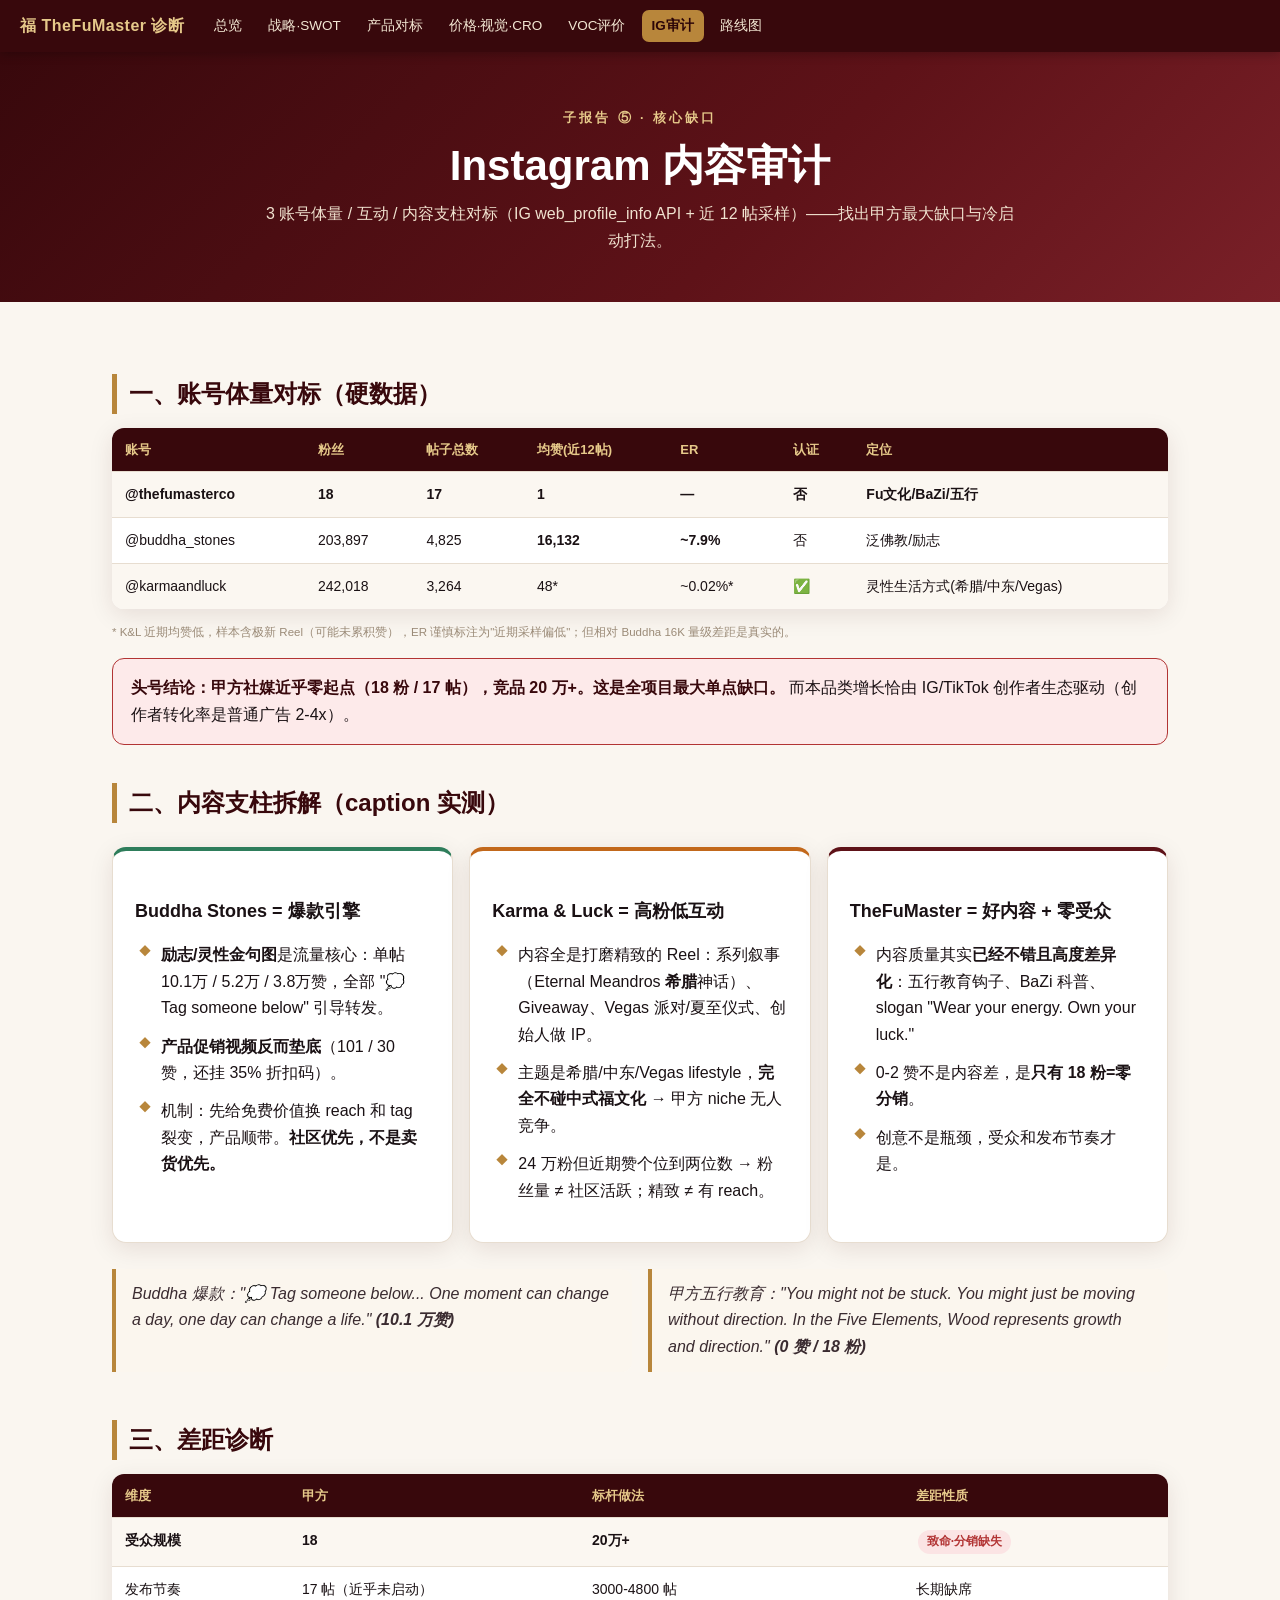
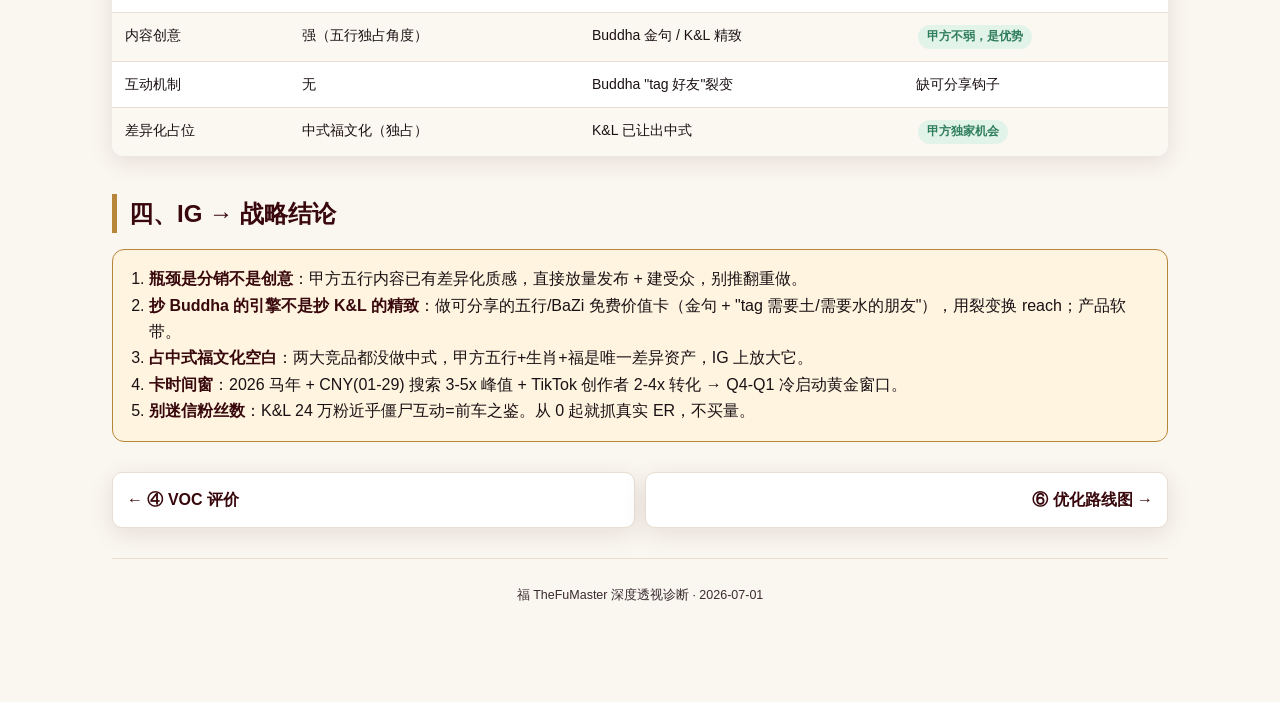
==== instagram.html @ 3c6278ac "TheFuMaster 深度透视诊断报告中心 6 子页" ====
<!DOCTYPE html>
<html lang="zh-CN"><head>
<meta charset="utf-8"><meta name="viewport" content="width=device-width,initial-scale=1">
<title>⑤ Instagram 内容审计 — TheFuMaster 诊断</title>
<link rel="stylesheet" href="style.css">
</head><body>
<div class="topbar">
  <span class="brand">福 TheFuMaster 诊断</span>
  <a href="index.html">总览</a>
  <a href="strategy.html">战略·SWOT</a>
  <a href="product.html">产品对标</a>
  <a href="site_analysis.html">价格·视觉·CRO</a>
  <a href="reviews.html">VOC评价</a>
  <a href="instagram.html" class="active">IG审计</a>
  <a href="roadmap.html">路线图</a>
</div>
<div class="hero">
  <div class="kicker">子报告 ⑤ · 核心缺口</div>
  <h1>Instagram 内容审计</h1>
  <p>3 账号体量 / 互动 / 内容支柱对标（IG web_profile_info API + 近 12 帖采样）——找出甲方最大缺口与冷启动打法。</p>
</div>
<div class="wrap">

  <h2>一、账号体量对标（硬数据）</h2>
  <table>
    <tr><th>账号</th><th>粉丝</th><th>帖子总数</th><th>均赞(近12帖)</th><th>ER</th><th>认证</th><th>定位</th></tr>
    <tr class="hi"><td><b>@thefumasterco</b></td><td><b>18</b></td><td>17</td><td>1</td><td>—</td><td>否</td><td>Fu文化/BaZi/五行</td></tr>
    <tr><td>@buddha_stones</td><td>203,897</td><td>4,825</td><td><b>16,132</b></td><td><b>~7.9%</b></td><td>否</td><td>泛佛教/励志</td></tr>
    <tr><td>@karmaandluck</td><td>242,018</td><td>3,264</td><td>48*</td><td>~0.02%*</td><td>✅</td><td>灵性生活方式(希腊/中东/Vegas)</td></tr>
  </table>
  <p class="src">* K&L 近期均赞低，样本含极新 Reel（可能未累积赞），ER 谨慎标注为"近期采样偏低"；但相对 Buddha 16K 量级差距是真实的。</p>

  <div class="callout co-bad">
    <b>头号结论：甲方社媒近乎零起点（18 粉 / 17 帖），竞品 20 万+。这是全项目最大单点缺口。</b> 而本品类增长恰由 IG/TikTok 创作者生态驱动（创作者转化率是普通广告 2-4x）。
  </div>

  <h2>二、内容支柱拆解（caption 实测）</h2>
  <div class="grid3">
    <div class="card" style="border-top:4px solid var(--good)">
      <h3>Buddha Stones = 爆款引擎</h3>
      <ul class="clean">
        <li><b>励志/灵性金句图</b>是流量核心：单帖 10.1万 / 5.2万 / 3.8万赞，全部 "💭 Tag someone below" 引导转发。</li>
        <li><b>产品促销视频反而垫底</b>（101 / 30 赞，还挂 35% 折扣码）。</li>
        <li>机制：先给免费价值换 reach 和 tag 裂变，产品顺带。<b>社区优先，不是卖货优先。</b></li>
      </ul>
    </div>
    <div class="card" style="border-top:4px solid var(--warn)">
      <h3>Karma & Luck = 高粉低互动</h3>
      <ul class="clean">
        <li>内容全是打磨精致的 Reel：系列叙事（Eternal Meandros <b>希腊</b>神话）、Giveaway、Vegas 派对/夏至仪式、创始人做 IP。</li>
        <li>主题是希腊/中东/Vegas lifestyle，<b>完全不碰中式福文化</b> → 甲方 niche 无人竞争。</li>
        <li>24 万粉但近期赞个位到两位数 → 粉丝量 ≠ 社区活跃；精致 ≠ 有 reach。</li>
      </ul>
    </div>
    <div class="card" style="border-top:4px solid var(--red)">
      <h3>TheFuMaster = 好内容 + 零受众</h3>
      <ul class="clean">
        <li>内容质量其实<b>已经不错且高度差异化</b>：五行教育钩子、BaZi 科普、slogan "Wear your energy. Own your luck."</li>
        <li>0-2 赞不是内容差，是<b>只有 18 粉=零分销</b>。</li>
        <li>创意不是瓶颈，受众和发布节奏才是。</li>
      </ul>
    </div>
  </div>
  <div class="grid2">
    <div class="quote">Buddha 爆款："💭 Tag someone below... One moment can change a day, one day can change a life." <b>(10.1 万赞)</b></div>
    <div class="quote">甲方五行教育："You might not be stuck. You might just be moving without direction. In the Five Elements, Wood represents growth and direction." <b>(0 赞 / 18 粉)</b></div>
  </div>

  <h2>三、差距诊断</h2>
  <table>
    <tr><th>维度</th><th>甲方</th><th>标杆做法</th><th>差距性质</th></tr>
    <tr class="hi"><td>受众规模</td><td>18</td><td>20万+</td><td><span class="tag t-bad">致命·分销缺失</span></td></tr>
    <tr><td>发布节奏</td><td>17 帖（近乎未启动）</td><td>3000-4800 帖</td><td>长期缺席</td></tr>
    <tr><td>内容创意</td><td>强（五行独占角度）</td><td>Buddha 金句 / K&L 精致</td><td><span class="tag t-good">甲方不弱，是优势</span></td></tr>
    <tr><td>互动机制</td><td>无</td><td>Buddha "tag 好友"裂变</td><td>缺可分享钩子</td></tr>
    <tr><td>差异化占位</td><td>中式福文化（独占）</td><td>K&L 已让出中式</td><td><span class="tag t-good">甲方独家机会</span></td></tr>
  </table>

  <h2>四、IG → 战略结论</h2>
  <div class="callout co-key">
    <ol style="margin-left:18px">
      <li><b>瓶颈是分销不是创意</b>：甲方五行内容已有差异化质感，直接放量发布 + 建受众，别推翻重做。</li>
      <li><b>抄 Buddha 的引擎不是抄 K&L 的精致</b>：做可分享的五行/BaZi 免费价值卡（金句 + "tag 需要土/需要水的朋友"），用裂变换 reach；产品软带。</li>
      <li><b>占中式福文化空白</b>：两大竞品都没做中式，甲方五行+生肖+福是唯一差异资产，IG 上放大它。</li>
      <li><b>卡时间窗</b>：2026 马年 + CNY(01-29) 搜索 3-5x 峰值 + TikTok 创作者 2-4x 转化 → Q4-Q1 冷启动黄金窗口。</li>
      <li><b>别迷信粉丝数</b>：K&L 24 万粉近乎僵尸互动=前车之鉴。从 0 起就抓真实 ER，不买量。</li>
    </ol>
  </div>

  <div class="pagenav">
    <a href="reviews.html">← ④ VOC 评价</a>
    <a class="next" href="roadmap.html">⑥ 优化路线图 →</a>
  </div>
  <div class="foot">福 TheFuMaster 深度透视诊断 · 2026-07-01</div>
</div>
</body></html>
---- style.css ----
/* TheFuMaster 诊断报告中心 — Genspark 风 · 暗金调性 */
:root{
  --ink:#1a1114; --ink2:#3a2b30; --cream:#faf6f0; --paper:#ffffff;
  --red:#5e1218; --red-deep:#38080C; --gold:#b8863b; --gold-lt:#e6c98a;
  --line:#e7ddd0; --good:#2e7d5b; --warn:#c2681b; --bad:#b23434;
  --shadow:0 6px 24px rgba(56,8,12,.10);
}
*{box-sizing:border-box;margin:0;padding:0}
html{scroll-behavior:smooth}
body{font-family:-apple-system,"Segoe UI",Roboto,"PingFang SC","Microsoft YaHei",sans-serif;
  color:var(--ink);background:var(--cream);line-height:1.65;-webkit-font-smoothing:antialiased}
a{color:var(--red)}
/* top nav */
.topbar{position:sticky;top:0;z-index:50;background:var(--red-deep);color:#fff;
  display:flex;align-items:center;gap:6px;padding:10px 20px;flex-wrap:wrap;box-shadow:0 2px 10px rgba(0,0,0,.25)}
.topbar .brand{font-weight:800;letter-spacing:.5px;margin-right:14px;color:var(--gold-lt)}
.topbar a{color:#f3e7d3;text-decoration:none;font-size:13.5px;padding:5px 10px;border-radius:7px;white-space:nowrap}
.topbar a:hover{background:rgba(255,255,255,.12)}
.topbar a.active{background:var(--gold);color:#2b0508;font-weight:700}
/* hero */
.hero{background:linear-gradient(135deg,var(--red-deep),var(--red) 60%,#7a2028);color:#fff;padding:56px 24px 48px;text-align:center}
.hero .kicker{color:var(--gold-lt);letter-spacing:3px;font-size:12.5px;font-weight:700;text-transform:uppercase}
.hero h1{font-size:clamp(26px,4vw,42px);margin:12px 0 10px;line-height:1.2}
.hero p{max-width:760px;margin:0 auto;color:#f0e2cf;font-size:16px}
.wrap{max-width:1100px;margin:0 auto;padding:34px 22px 70px}
h2{font-size:24px;margin:38px 0 8px;color:var(--red-deep);border-left:5px solid var(--gold);padding-left:12px}
h3{font-size:18px;margin:24px 0 8px;color:var(--ink)}
p{margin:10px 0}
.lead{font-size:17px;color:var(--ink2)}
/* stat cards */
.stats{display:grid;grid-template-columns:repeat(auto-fit,minmax(170px,1fr));gap:16px;margin:22px 0}
.stat{background:var(--paper);border:1px solid var(--line);border-radius:14px;padding:20px;box-shadow:var(--shadow);text-align:center}
.stat .n{font-size:34px;font-weight:800;color:var(--red);line-height:1}
.stat .l{font-size:13px;color:var(--ink2);margin-top:8px}
.stat.alert .n{color:var(--bad)}
.stat.good .n{color:var(--good)}
/* generic card */
.card{background:var(--paper);border:1px solid var(--line);border-radius:14px;padding:22px;box-shadow:var(--shadow);margin:16px 0}
.grid2{display:grid;grid-template-columns:1fr 1fr;gap:16px}
.grid3{display:grid;grid-template-columns:repeat(3,1fr);gap:16px}
@media(max-width:820px){.grid2,.grid3{grid-template-columns:1fr}}
/* tables */
table{width:100%;border-collapse:collapse;margin:14px 0;background:var(--paper);border-radius:12px;overflow:hidden;box-shadow:var(--shadow);font-size:14px}
th,td{padding:11px 13px;text-align:left;border-bottom:1px solid var(--line);vertical-align:top}
th{background:var(--red-deep);color:var(--gold-lt);font-weight:700;font-size:13px}
tr:last-child td{border-bottom:none}
tr:nth-child(even) td{background:#fbf7f1}
.hi{background:#fff5e6 !important;font-weight:600}
/* badges */
.tag{display:inline-block;font-size:12px;font-weight:700;padding:2px 9px;border-radius:20px;margin:1px 2px}
.t-good{background:#e2f3ea;color:var(--good)}
.t-bad{background:#fbe4e4;color:var(--bad)}
.t-warn{background:#fdeede;color:var(--warn)}
.t-neu{background:#efe7da;color:var(--ink2)}
/* quote */
.quote{border-left:4px solid var(--gold);background:#fbf6ee;padding:12px 16px;margin:10px 0;border-radius:0 10px 10px 0;font-style:italic;color:var(--ink2)}
/* callout */
.callout{border-radius:12px;padding:16px 18px;margin:16px 0;border:1px solid}
.co-key{background:#fff4e0;border-color:var(--gold)}
.co-good{background:#e9f6ef;border-color:var(--good)}
.co-bad{background:#fdeaea;border-color:var(--bad)}
.callout b{color:var(--red-deep)}
/* verdict banner */
.verdict{background:linear-gradient(120deg,#2b0508,#5e1218);color:#fff;border-radius:16px;padding:26px;margin:22px 0;box-shadow:var(--shadow)}
.verdict .lbl{color:var(--gold-lt);font-weight:800;letter-spacing:2px;font-size:12px;text-transform:uppercase}
.verdict h3{color:#fff;font-size:22px;margin:8px 0}
.verdict p{color:#f0e2cf}
/* screenshot */
.shot{border:1px solid var(--line);border-radius:12px;overflow:hidden;box-shadow:var(--shadow);margin:8px 0}
.shot img{width:100%;display:block}
.shot .cap{font-size:12.5px;color:var(--ink2);padding:8px 12px;background:#fbf7f1}
/* list */
ul.clean{list-style:none;margin:10px 0}
ul.clean li{padding:6px 0 6px 26px;position:relative}
ul.clean li:before{content:"◆";color:var(--gold);position:absolute;left:4px;top:6px;font-size:12px}
.foot{text-align:center;color:var(--ink2);font-size:12.5px;padding:26px;border-top:1px solid var(--line);margin-top:30px}
.src{font-size:11.5px;color:#9b8b78}
.pagenav{display:flex;justify-content:space-between;margin-top:30px;gap:10px}
.pagenav a{flex:1;text-decoration:none;background:var(--paper);border:1px solid var(--line);border-radius:10px;padding:14px;color:var(--red-deep);font-weight:600;box-shadow:var(--shadow)}
.pagenav a:hover{border-color:var(--gold)}
.pagenav a.next{text-align:right}
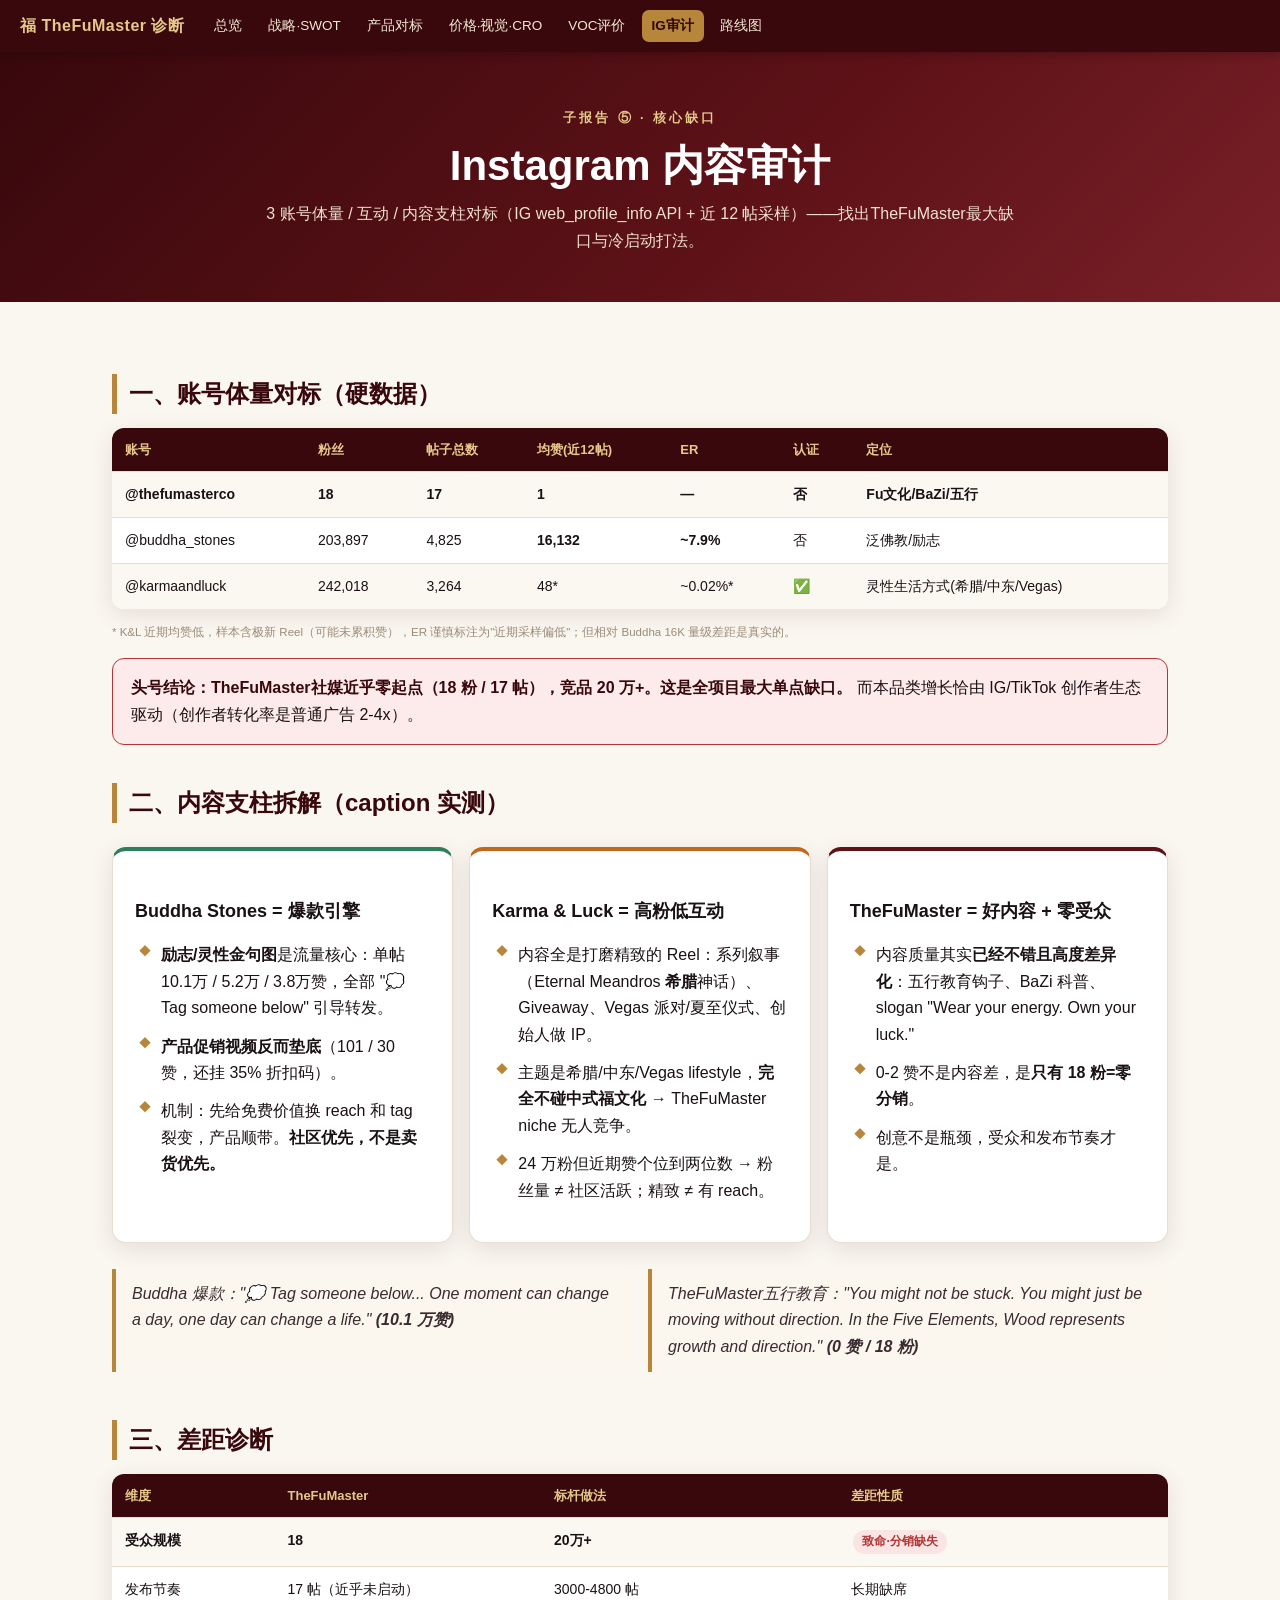
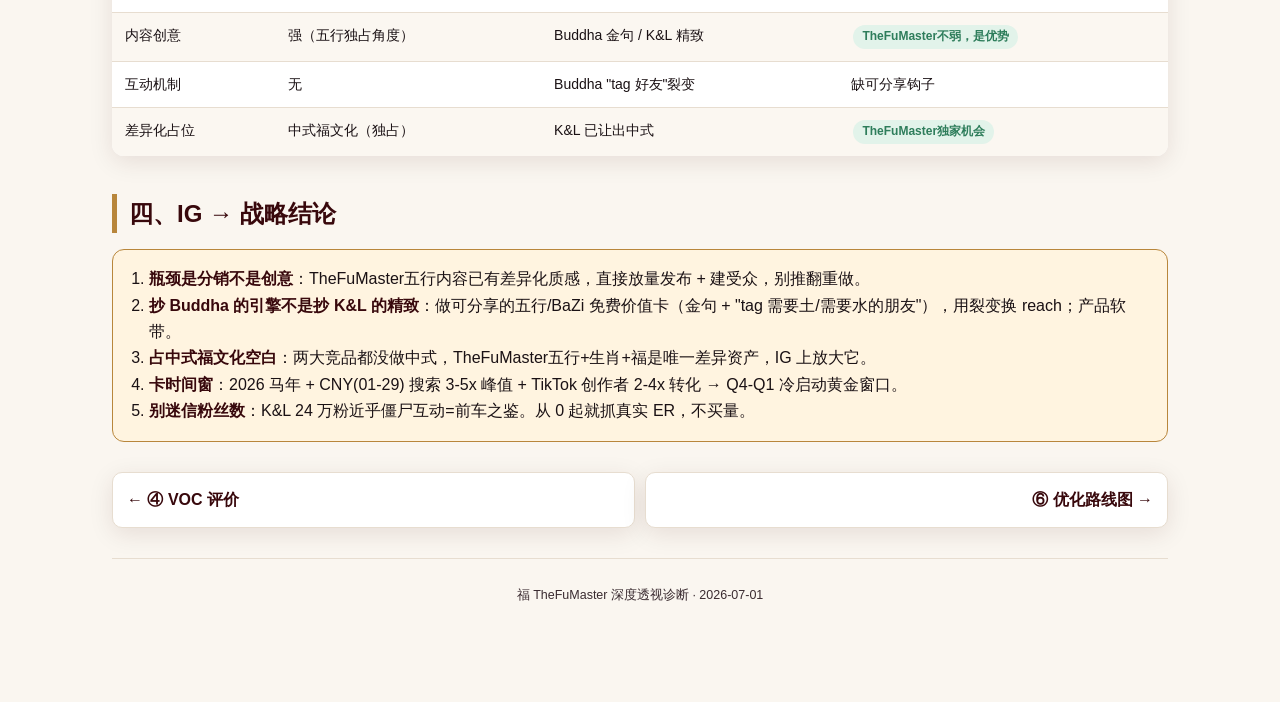
==== commit 3139c252: "报告术语: 甲方 → TheFuMaster" ====
--- a/instagram.html
+++ b/instagram.html
@@ -17,7 +17,7 @@
 <div class="hero">
   <div class="kicker">子报告 ⑤ · 核心缺口</div>
   <h1>Instagram 内容审计</h1>
-  <p>3 账号体量 / 互动 / 内容支柱对标（IG web_profile_info API + 近 12 帖采样）——找出甲方最大缺口与冷启动打法。</p>
+  <p>3 账号体量 / 互动 / 内容支柱对标（IG web_profile_info API + 近 12 帖采样）——找出TheFuMaster最大缺口与冷启动打法。</p>
 </div>
 <div class="wrap">
 
@@ -31,7 +31,7 @@
   <p class="src">* K&L 近期均赞低，样本含极新 Reel（可能未累积赞），ER 谨慎标注为"近期采样偏低"；但相对 Buddha 16K 量级差距是真实的。</p>
 
   <div class="callout co-bad">
-    <b>头号结论：甲方社媒近乎零起点（18 粉 / 17 帖），竞品 20 万+。这是全项目最大单点缺口。</b> 而本品类增长恰由 IG/TikTok 创作者生态驱动（创作者转化率是普通广告 2-4x）。
+    <b>头号结论：TheFuMaster社媒近乎零起点（18 粉 / 17 帖），竞品 20 万+。这是全项目最大单点缺口。</b> 而本品类增长恰由 IG/TikTok 创作者生态驱动（创作者转化率是普通广告 2-4x）。
   </div>
 
   <h2>二、内容支柱拆解（caption 实测）</h2>
@@ -48,7 +48,7 @@
       <h3>Karma & Luck = 高粉低互动</h3>
       <ul class="clean">
         <li>内容全是打磨精致的 Reel：系列叙事（Eternal Meandros <b>希腊</b>神话）、Giveaway、Vegas 派对/夏至仪式、创始人做 IP。</li>
-        <li>主题是希腊/中东/Vegas lifestyle，<b>完全不碰中式福文化</b> → 甲方 niche 无人竞争。</li>
+        <li>主题是希腊/中东/Vegas lifestyle，<b>完全不碰中式福文化</b> → TheFuMaster niche 无人竞争。</li>
         <li>24 万粉但近期赞个位到两位数 → 粉丝量 ≠ 社区活跃；精致 ≠ 有 reach。</li>
       </ul>
     </div>
@@ -63,25 +63,25 @@
   </div>
   <div class="grid2">
     <div class="quote">Buddha 爆款："💭 Tag someone below... One moment can change a day, one day can change a life." <b>(10.1 万赞)</b></div>
-    <div class="quote">甲方五行教育："You might not be stuck. You might just be moving without direction. In the Five Elements, Wood represents growth and direction." <b>(0 赞 / 18 粉)</b></div>
+    <div class="quote">TheFuMaster五行教育："You might not be stuck. You might just be moving without direction. In the Five Elements, Wood represents growth and direction." <b>(0 赞 / 18 粉)</b></div>
   </div>
 
   <h2>三、差距诊断</h2>
   <table>
-    <tr><th>维度</th><th>甲方</th><th>标杆做法</th><th>差距性质</th></tr>
+    <tr><th>维度</th><th>TheFuMaster</th><th>标杆做法</th><th>差距性质</th></tr>
     <tr class="hi"><td>受众规模</td><td>18</td><td>20万+</td><td><span class="tag t-bad">致命·分销缺失</span></td></tr>
     <tr><td>发布节奏</td><td>17 帖（近乎未启动）</td><td>3000-4800 帖</td><td>长期缺席</td></tr>
-    <tr><td>内容创意</td><td>强（五行独占角度）</td><td>Buddha 金句 / K&L 精致</td><td><span class="tag t-good">甲方不弱，是优势</span></td></tr>
+    <tr><td>内容创意</td><td>强（五行独占角度）</td><td>Buddha 金句 / K&L 精致</td><td><span class="tag t-good">TheFuMaster不弱，是优势</span></td></tr>
     <tr><td>互动机制</td><td>无</td><td>Buddha "tag 好友"裂变</td><td>缺可分享钩子</td></tr>
-    <tr><td>差异化占位</td><td>中式福文化（独占）</td><td>K&L 已让出中式</td><td><span class="tag t-good">甲方独家机会</span></td></tr>
+    <tr><td>差异化占位</td><td>中式福文化（独占）</td><td>K&L 已让出中式</td><td><span class="tag t-good">TheFuMaster独家机会</span></td></tr>
   </table>
 
   <h2>四、IG → 战略结论</h2>
   <div class="callout co-key">
     <ol style="margin-left:18px">
-      <li><b>瓶颈是分销不是创意</b>：甲方五行内容已有差异化质感，直接放量发布 + 建受众，别推翻重做。</li>
+      <li><b>瓶颈是分销不是创意</b>：TheFuMaster五行内容已有差异化质感，直接放量发布 + 建受众，别推翻重做。</li>
       <li><b>抄 Buddha 的引擎不是抄 K&L 的精致</b>：做可分享的五行/BaZi 免费价值卡（金句 + "tag 需要土/需要水的朋友"），用裂变换 reach；产品软带。</li>
-      <li><b>占中式福文化空白</b>：两大竞品都没做中式，甲方五行+生肖+福是唯一差异资产，IG 上放大它。</li>
+      <li><b>占中式福文化空白</b>：两大竞品都没做中式，TheFuMaster五行+生肖+福是唯一差异资产，IG 上放大它。</li>
       <li><b>卡时间窗</b>：2026 马年 + CNY(01-29) 搜索 3-5x 峰值 + TikTok 创作者 2-4x 转化 → Q4-Q1 冷启动黄金窗口。</li>
       <li><b>别迷信粉丝数</b>：K&L 24 万粉近乎僵尸互动=前车之鉴。从 0 起就抓真实 ER，不买量。</li>
     </ol>
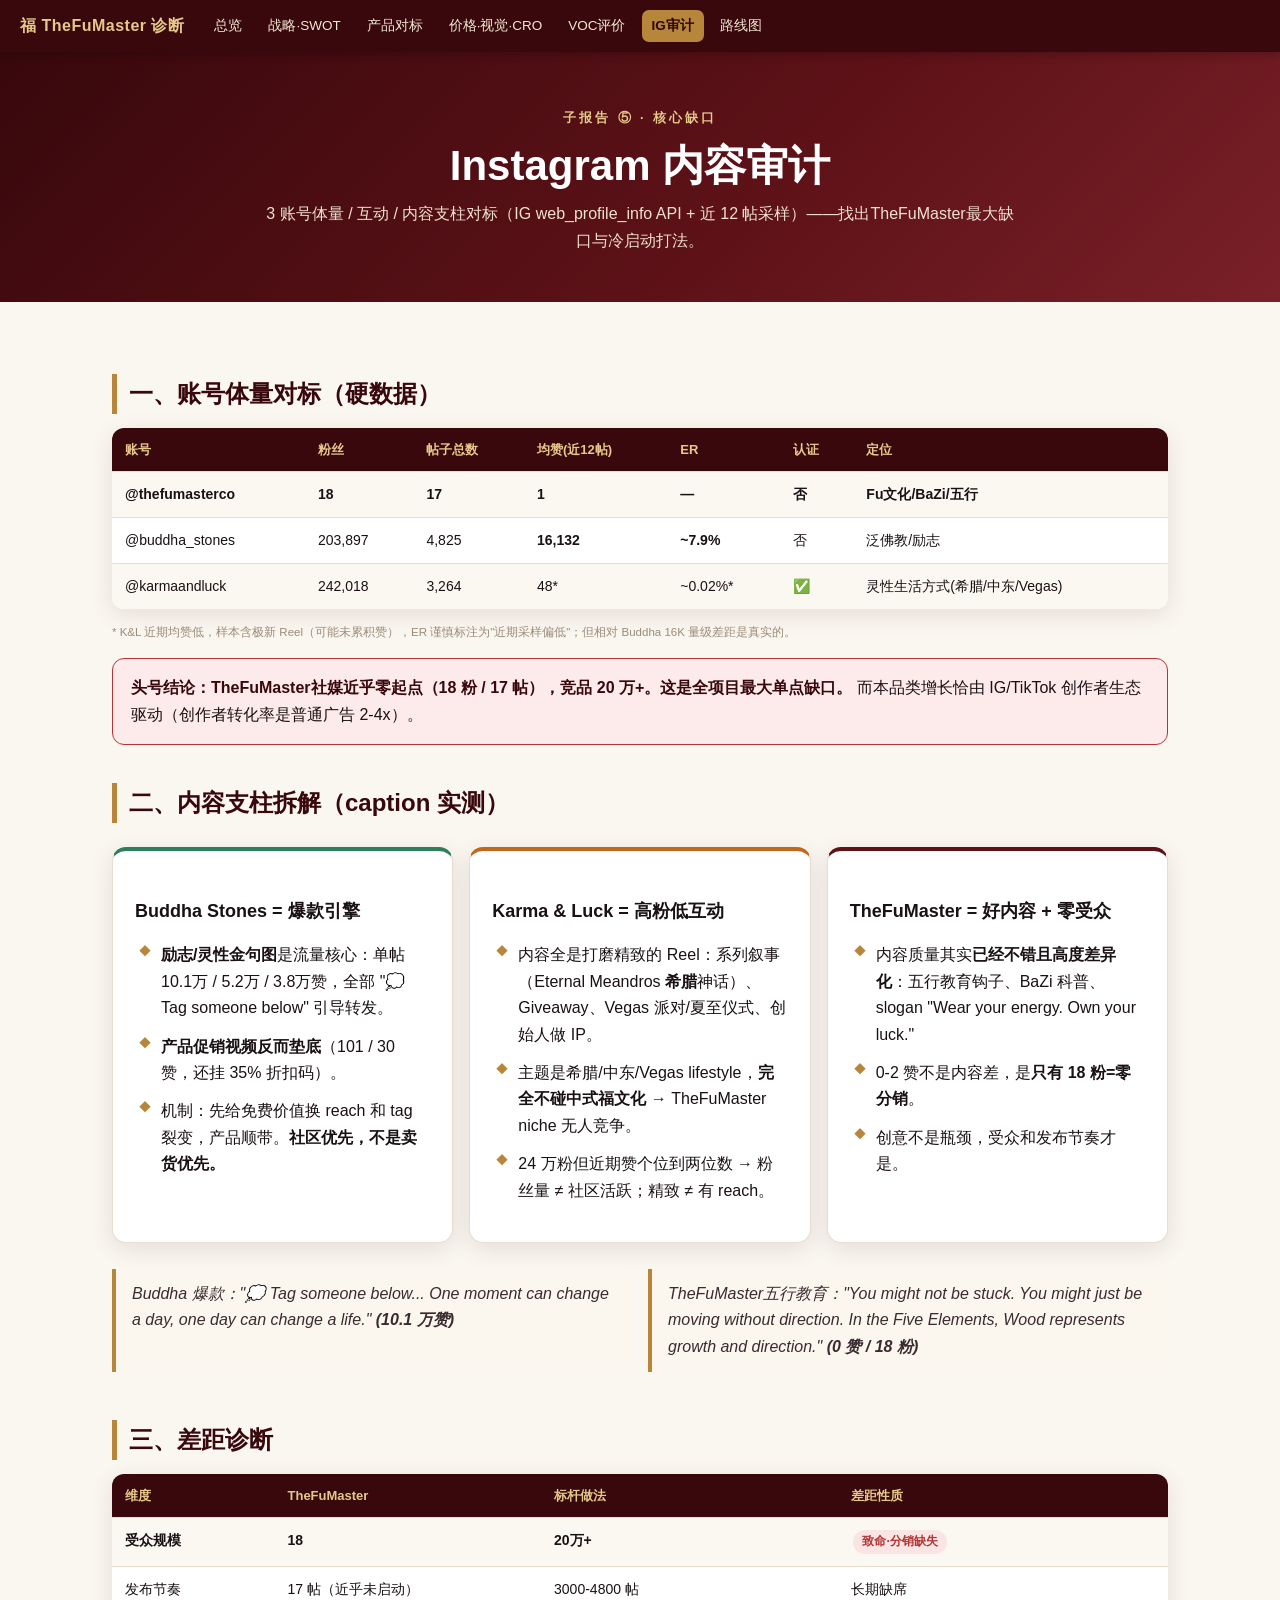
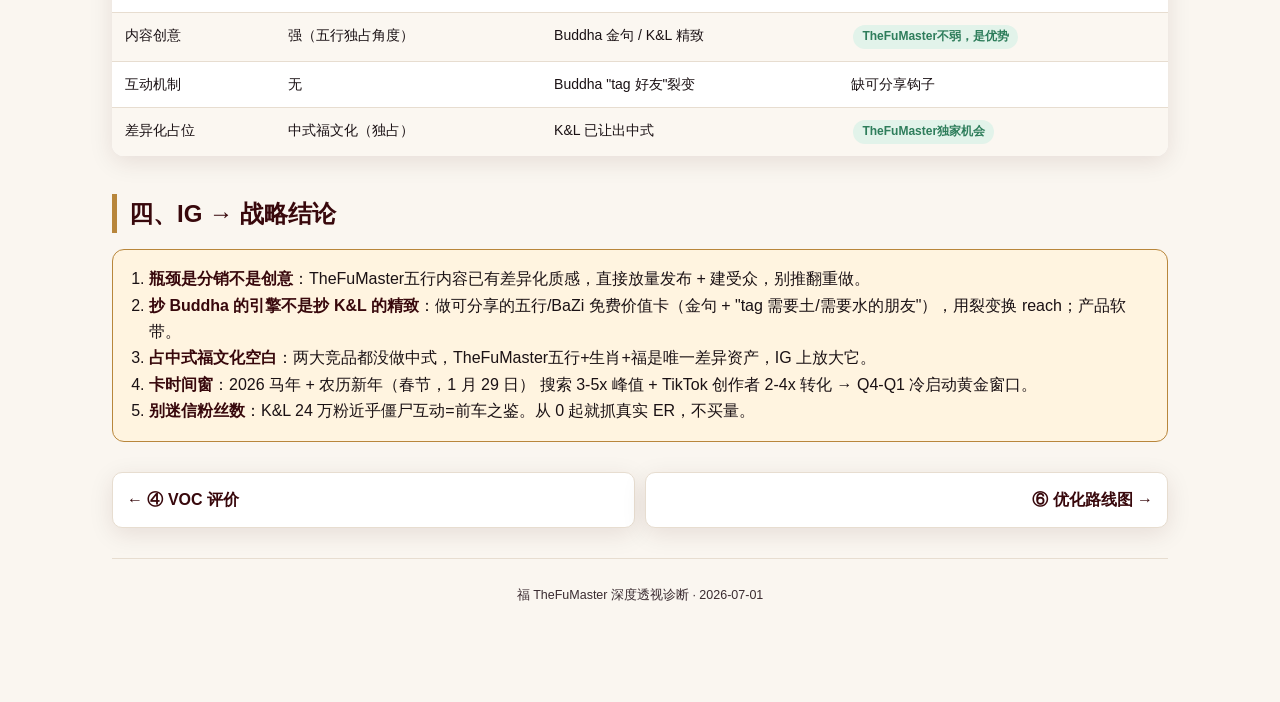
==== commit 4e783b84: "修订: 价格P10-P90核心带+极值说明/欧美真需求分层验证/mega-menu病灶HTML复刻/CNY全称/笛卡尔积白话" ====
--- a/instagram.html
+++ b/instagram.html
@@ -82,7 +82,7 @@
       <li><b>瓶颈是分销不是创意</b>：TheFuMaster五行内容已有差异化质感，直接放量发布 + 建受众，别推翻重做。</li>
       <li><b>抄 Buddha 的引擎不是抄 K&L 的精致</b>：做可分享的五行/BaZi 免费价值卡（金句 + "tag 需要土/需要水的朋友"），用裂变换 reach；产品软带。</li>
       <li><b>占中式福文化空白</b>：两大竞品都没做中式，TheFuMaster五行+生肖+福是唯一差异资产，IG 上放大它。</li>
-      <li><b>卡时间窗</b>：2026 马年 + CNY(01-29) 搜索 3-5x 峰值 + TikTok 创作者 2-4x 转化 → Q4-Q1 冷启动黄金窗口。</li>
+      <li><b>卡时间窗</b>：2026 马年 + 农历新年（春节，1 月 29 日） 搜索 3-5x 峰值 + TikTok 创作者 2-4x 转化 → Q4-Q1 冷启动黄金窗口。</li>
       <li><b>别迷信粉丝数</b>：K&L 24 万粉近乎僵尸互动=前车之鉴。从 0 起就抓真实 ER，不买量。</li>
     </ol>
   </div>
